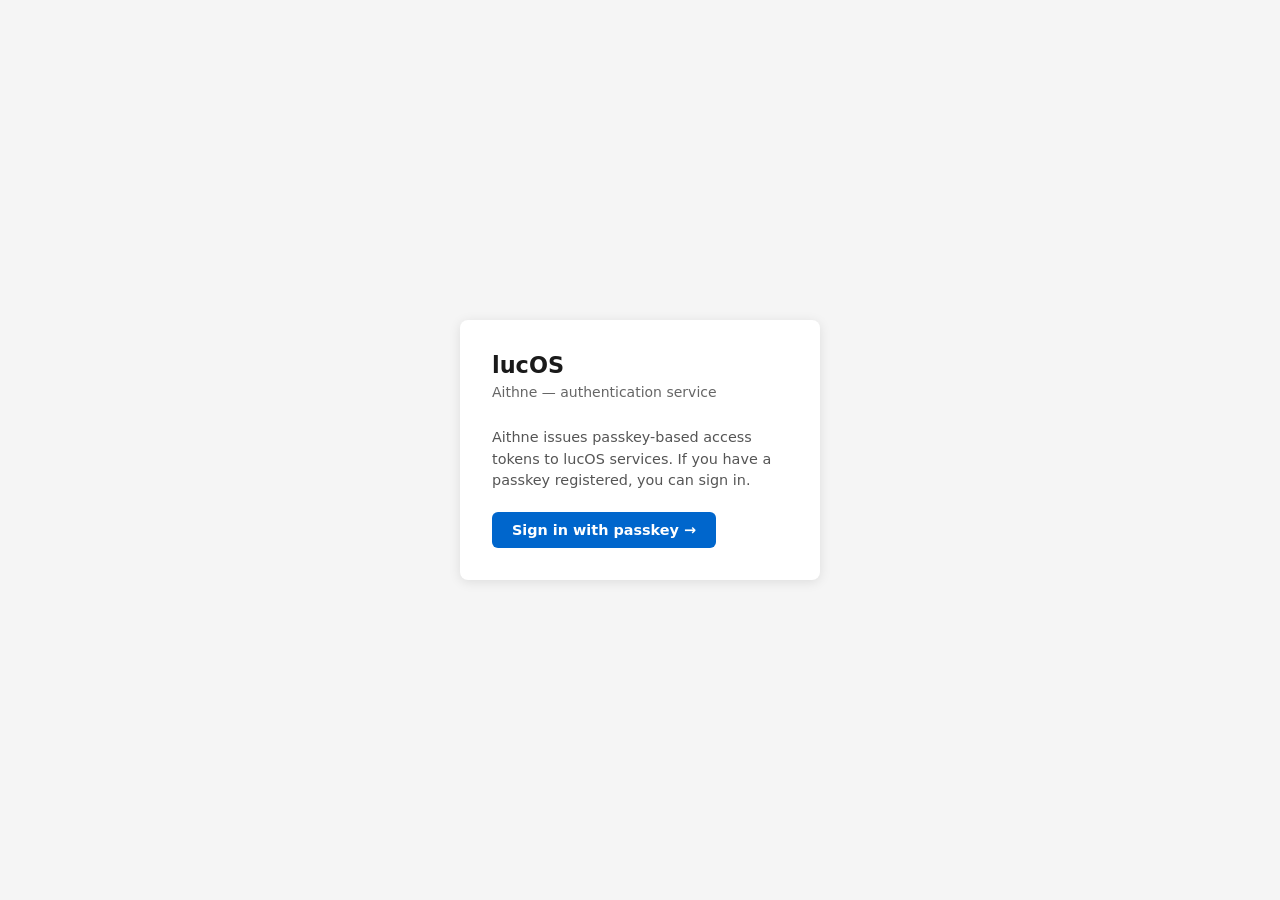
==== static/index.html @ f413171c "feat: add index page at root path Visiting / returned a 404, which reads as "server misconfigured" t" ====
<!DOCTYPE html>
<html lang="en">
<head>
  <meta charset="UTF-8">
  <meta name="viewport" content="width=device-width, initial-scale=1">
  <title>Aithne — lucOS</title>
  <style>
    *, *::before, *::after { box-sizing: border-box; margin: 0; padding: 0; }
    body {
      font-family: system-ui, -apple-system, sans-serif;
      background: #f5f5f5;
      min-height: 100vh;
      display: flex;
      align-items: center;
      justify-content: center;
      color: #1a1a1a;
    }
    .card {
      background: #fff;
      border-radius: 8px;
      box-shadow: 0 2px 12px rgba(0,0,0,.1);
      padding: 2rem;
      width: 100%;
      max-width: 360px;
    }
    h1 { font-size: 1.4rem; margin-bottom: .25rem; }
    .subtitle { color: #666; font-size: .875rem; margin-bottom: 1.5rem; }
    p { color: #555; font-size: .9rem; line-height: 1.5; margin-bottom: 1.25rem; }
    a.action {
      display: inline-block;
      padding: .625rem 1.25rem;
      background: #0066cc;
      color: #fff;
      border-radius: 6px;
      text-decoration: none;
      font-weight: 600;
      font-size: .9rem;
    }
    a.action:hover { background: #0052a3; }
  </style>
</head>
<body>
  <div class="card">
    <h1>lucOS</h1>
    <p class="subtitle">Aithne — authentication service</p>
    <p>Aithne issues passkey-based access tokens to lucOS services. If you have a passkey registered, you can sign in.</p>
    <a href="/auth/login" class="action">Sign in with passkey →</a>
  </div>
</body>
</html>
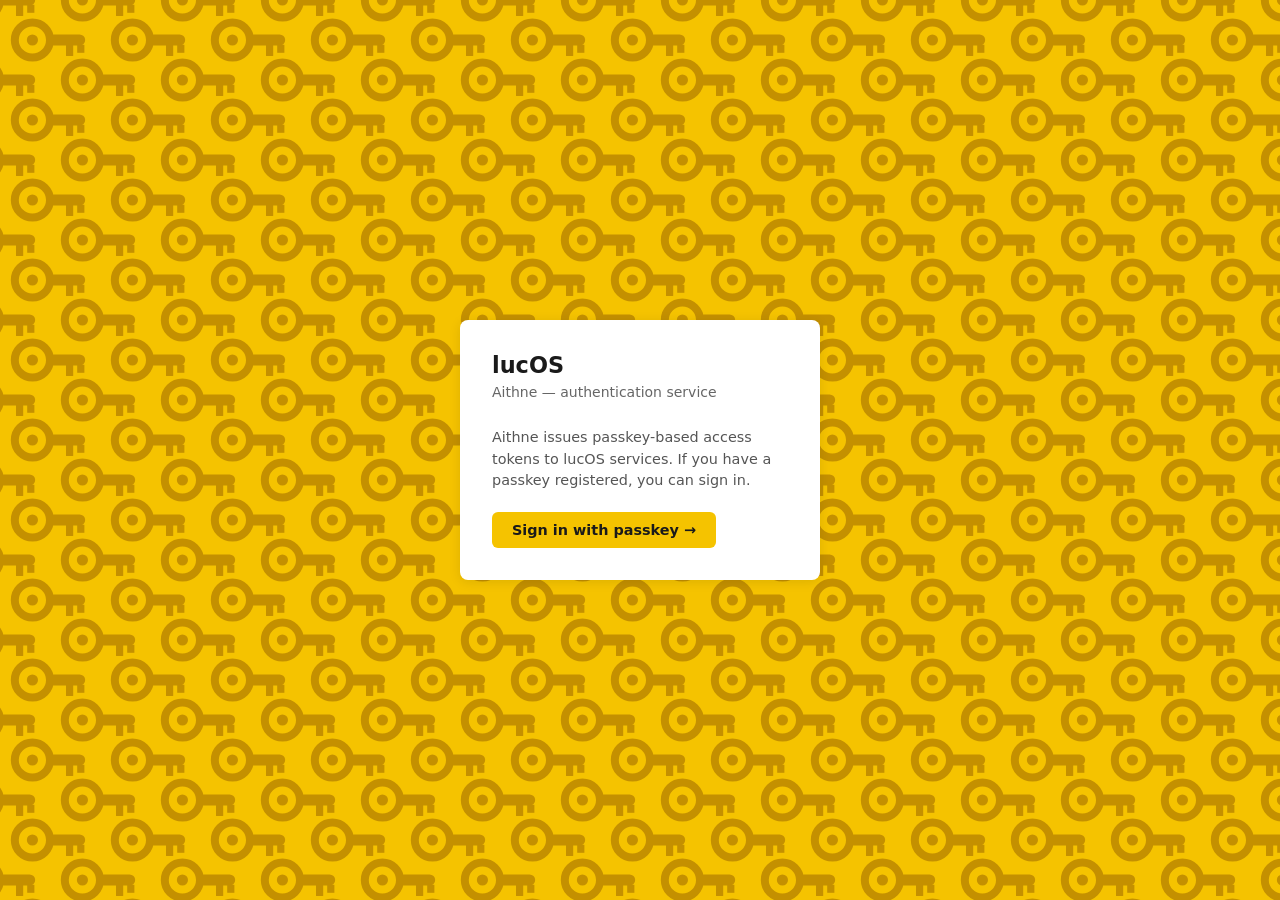
==== commit 352c3f5f: "Add yellow branding and key-icon background to all pages Closes #78  Switch primary colour from blue" ====
--- a/static/index.html
+++ b/static/index.html
@@ -4,11 +4,20 @@
   <meta charset="UTF-8">
   <meta name="viewport" content="width=device-width, initial-scale=1">
   <title>Aithne — lucOS</title>
+  <link rel="icon" type="image/svg+xml" href="/favicon.svg">
   <style>
     *, *::before, *::after { box-sizing: border-box; margin: 0; padding: 0; }
+    html {
+      background-color: #f5c300;
+      background-image:
+        url("data:image/svg+xml,%3Csvg xmlns='http://www.w3.org/2000/svg' viewBox='0 0 100 100'%3E%3Ccircle cx='28' cy='50' r='22' fill='none' stroke='%23c49000' stroke-width='10'/%3E%3Ccircle cx='28' cy='50' r='7' fill='%23c49000'/%3E%3Crect x='48' y='43' width='46' height='14' fill='%23c49000' rx='7'/%3E%3Crect x='70' y='56' width='9' height='14' fill='%23c49000'/%3E%3Crect x='84' y='56' width='9' height='10' fill='%23c49000'/%3E%3C/svg%3E"),
+        url("data:image/svg+xml,%3Csvg xmlns='http://www.w3.org/2000/svg' viewBox='0 0 100 100'%3E%3Ccircle cx='28' cy='50' r='22' fill='none' stroke='%23c49000' stroke-width='10'/%3E%3Ccircle cx='28' cy='50' r='7' fill='%23c49000'/%3E%3Crect x='48' y='43' width='46' height='14' fill='%23c49000' rx='7'/%3E%3Crect x='70' y='56' width='9' height='14' fill='%23c49000'/%3E%3Crect x='84' y='56' width='9' height='10' fill='%23c49000'/%3E%3C/svg%3E");
+      background-size: 100px 80px;
+      background-position: 0 0, 50px 40px;
+    }
     body {
       font-family: system-ui, -apple-system, sans-serif;
-      background: #f5f5f5;
+      background: transparent;
       min-height: 100vh;
       display: flex;
       align-items: center;
@@ -29,14 +38,14 @@
     a.action {
       display: inline-block;
       padding: .625rem 1.25rem;
-      background: #0066cc;
-      color: #fff;
+      background: #f5c300;
+      color: #1a1a1a;
       border-radius: 6px;
       text-decoration: none;
       font-weight: 600;
       font-size: .9rem;
     }
-    a.action:hover { background: #0052a3; }
+    a.action:hover { background: #d4a500; }
   </style>
 </head>
 <body>
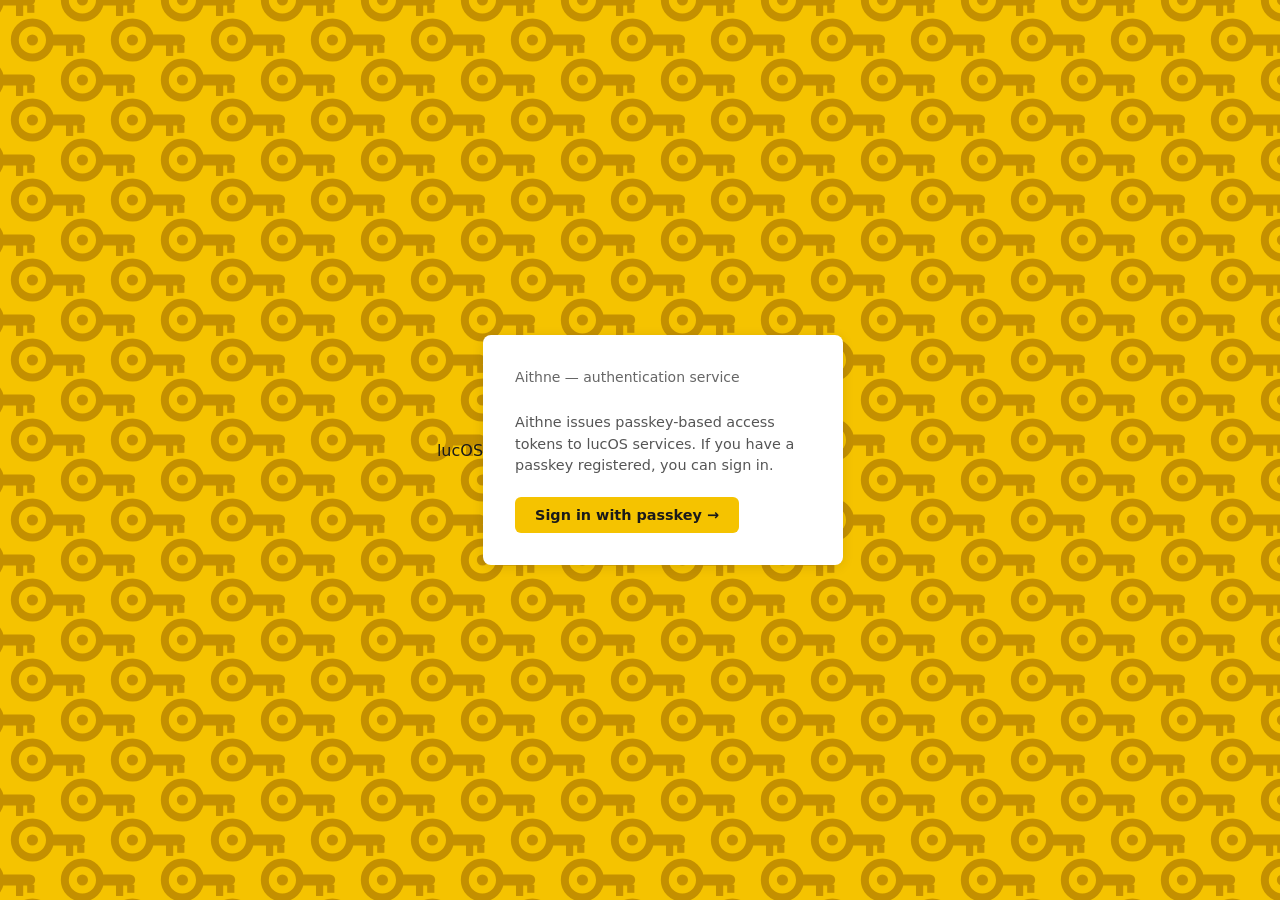
==== commit e434a882: "Fix navbar regression: add to index page and fix CSP Closes #89  Two issues introduced when PR #85 l" ====
--- a/static/index.html
+++ b/static/index.html
@@ -32,7 +32,6 @@
       width: 100%;
       max-width: 360px;
     }
-    h1 { font-size: 1.4rem; margin-bottom: .25rem; }
     .subtitle { color: #666; font-size: .875rem; margin-bottom: 1.5rem; }
     p { color: #555; font-size: .9rem; line-height: 1.5; margin-bottom: 1.25rem; }
     a.action {
@@ -49,11 +48,12 @@
   </style>
 </head>
 <body>
+  <lucos-navbar>lucOS</lucos-navbar>
   <div class="card">
-    <h1>lucOS</h1>
     <p class="subtitle">Aithne — authentication service</p>
     <p>Aithne issues passkey-based access tokens to lucOS services. If you have a passkey registered, you can sign in.</p>
     <a href="/auth/login" class="action">Sign in with passkey →</a>
   </div>
+  <script src="/lucos_navbar.js"></script>
 </body>
 </html>
